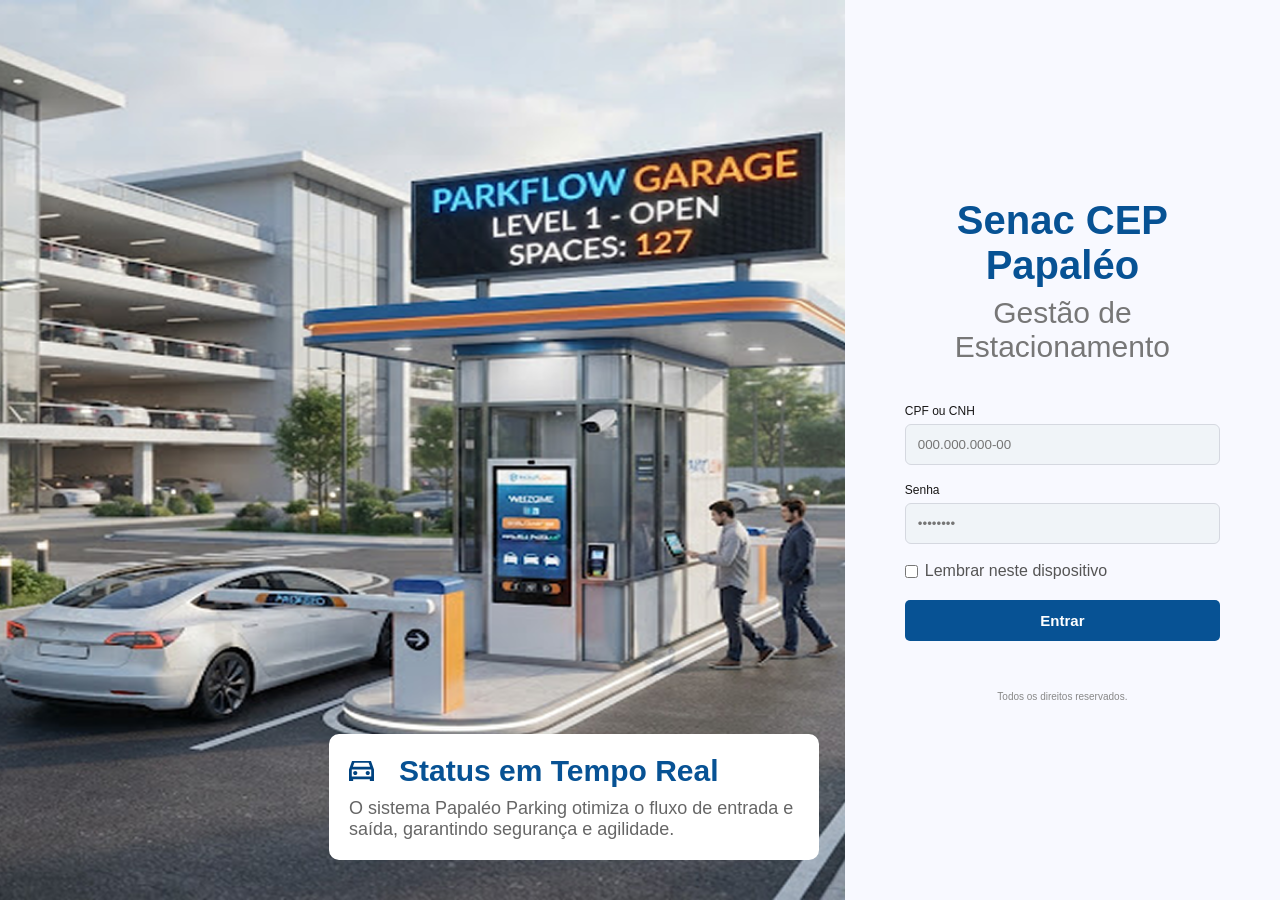
==== index.html @ cdfc92c1 "atualiza tela inicial" ====
<!doctype html>
<html lang="pt-br">
  <head>
    <meta charset="UTF-8" />
    <title>Senac Parking</title>
    <link rel="stylesheet" href="/css/style.css" />
  </head>

  <body>
    <div class="pagina">
      <!-- Painel da Imagem -->
      <div class="imagem">
        <img
          src="/Teste-senac2/Imagem/Professional parking facility background.png"
        />

        <div class="status">
          <div class="status-header">
            <img src="/Teste-senac2/Imagem/Icon-carro.svg" alt="Carro" />
            <h3>Status em Tempo Real</h3>
          </div>

          <p>
            O sistema Papaléo Parking otimiza o fluxo de entrada e saída,
            garantindo segurança e agilidade.
          </p>
        </div>
      </div>

      <!-- Painel de Login -->
      <div class="login">
        <h1>Senac CEP Papaléo</h1>

        <p>Gestão de Estacionamento</p>

        <label>CPF ou CNH</label>
        <input type="text" placeholder="000.000.000-00" />

        <label>Senha</label>
        <input type="password" placeholder="••••••••" />

        <div class="lembrar">
          <input type="checkbox" />
          <span>Lembrar neste dispositivo</span>
        </div>

        <button>Entrar</button>

        <small>Todos os direitos reservados.</small>
      </div>
    </div>
  </body>
</html>
---- css/style.css ----
* {
  margin: 0;
  padding: 0;
  box-sizing: border-box;
}

body {
  font-family: Arial, sans-serif;
}

.pagina {
  display: flex;
  width: 100%;
  height: 100vh;
}

/* IMAGEM */

.imagem {
  width: 66%;
  position: relative;
}

.imagem img {
  display: block;
  width: 100%;
  height: 100%;
  object-fit: cover;
}

/* Panel Status */

.status {
  position: absolute;
  bottom: 40px;
  left: 329px;

  width: 490px;

  background: white;
  padding: 20px;

  border-radius: 10px;
}

.status-header {
  display: flex;
  align-items: center;
  gap: 25px;
  margin-bottom: 10px;
}

.status h3 {
  color: #075294;
  font-size: 30px;
}

.status img {
  width: 25px;
  height: 20px;
}

.status p {
  color: #666;
  font-size: 18px;
}

/* Painel Login */

.login {
  width: 34%;
  padding: 60px;

  background: #f8f9ff;

  display: flex;
  flex-direction: column;
  justify-content: center;
}

.login h1 {
  color: #075294;
  text-align: center;
  font-size: 40px;
}

.login > p {
  text-align: center;
  color: #777;
  font-size: 30px;
  margin-top: 8px;
  margin-bottom: 40px;
}

/* Campos de Digitação */

.login label {
  font-size: 12px;
  color: #181717;

  margin-bottom: 6px;
}

.login input[type="text"],
.login input[type="password"] {
  width: 100%;

  padding: 12px;

  border: 1px solid #d5d8e0;
  border-radius: 6px;

  margin-bottom: 18px;

  background-color: #f0f4f8;
}

/* Opção Lembrar */

.lembrar {
  display: flex;
  align-items: center;

  gap: 7px;

  font-size: 16px;
  color: #555;

  margin-bottom: 20px;
}

/* Botão Entrar */

button {
  width: 100%;

  padding: 12px;

  background: #075294;
  color: white;

  border: none;
  border-radius: 5px;

  font-size: 15px;
  font-weight: bold;

  cursor: pointer;
}

/* Rodape */

small {
  text-align: center;

  color: #888;
  font-size: 10px;

  margin-top: 50px;
}
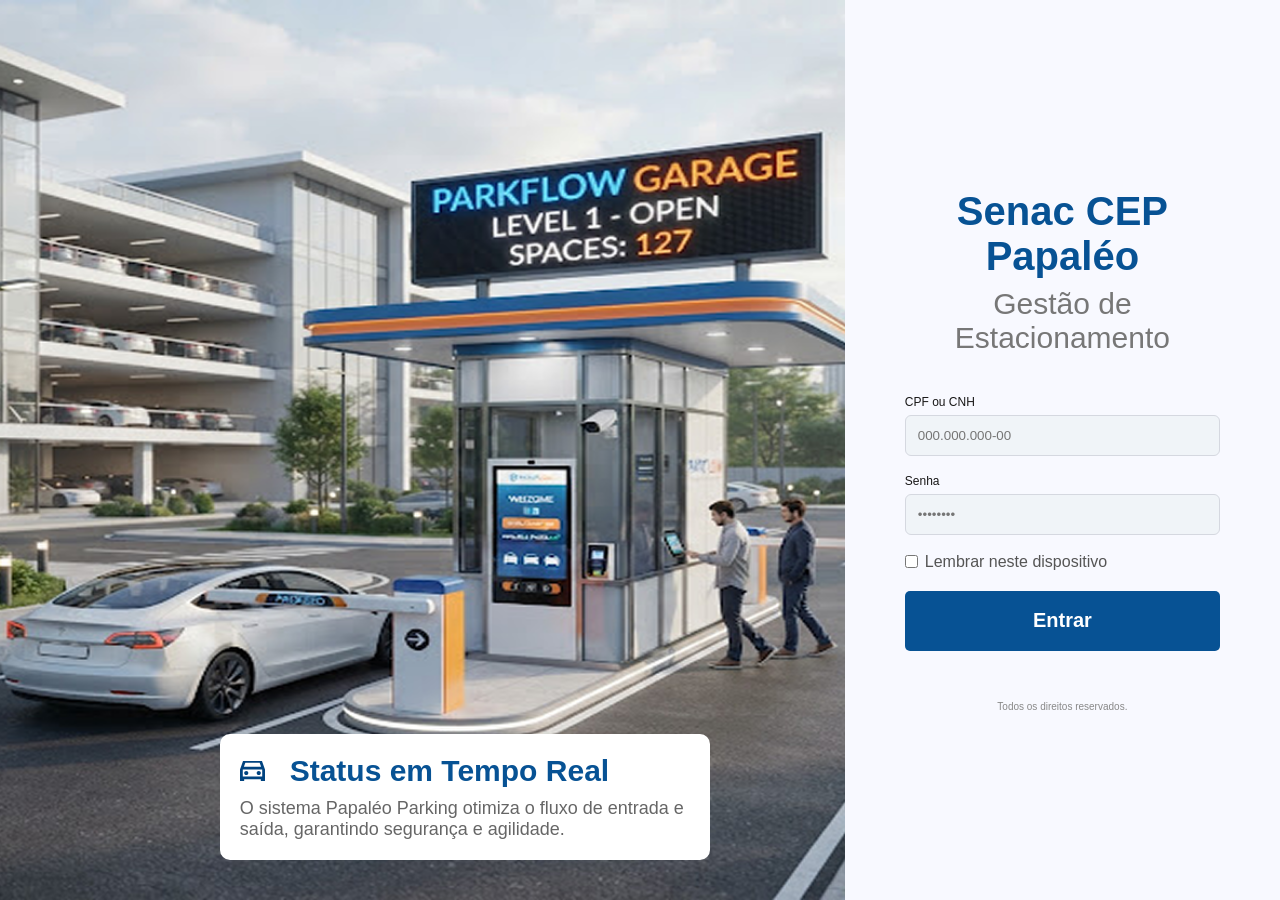
==== commit 98d7d8aa: "Pagina de cadastro feita" ====
--- a/index.html
+++ b/index.html
@@ -3,7 +3,8 @@
   <head>
     <meta charset="UTF-8" />
     <title>Senac Parking</title>
-    <link rel="stylesheet" href="/css/style.css" />
+    <link rel="stylesheet" href="css/style.css">
+    <link rel="stylesheet" href="css/login.css" />
   </head>
 
   <body>
@@ -11,12 +12,12 @@
       <!-- Painel da Imagem -->
       <div class="imagem">
         <img
-          src="/Teste-senac2/Imagem/Professional parking facility background.png"
+          src="Teste-senac2/Imagem/Professional parking facility background.png"
         />
 
         <div class="status">
           <div class="status-header">
-            <img src="/Teste-senac2/Imagem/Icon-carro.svg" alt="Carro" />
+            <img src="Teste-senac2/Imagem/Icon-carro.svg" alt="Carro" />
             <h3>Status em Tempo Real</h3>
           </div>
 
--- a/css/style.css
+++ b/css/style.css
@@ -6,155 +6,4 @@
 
 body {
   font-family: Arial, sans-serif;
-}
-
-.pagina {
-  display: flex;
-  width: 100%;
-  height: 100vh;
-}
-
-/* IMAGEM */
-
-.imagem {
-  width: 66%;
-  position: relative;
-}
-
-.imagem img {
-  display: block;
-  width: 100%;
-  height: 100%;
-  object-fit: cover;
-}
-
-/* Panel Status */
-
-.status {
-  position: absolute;
-  bottom: 40px;
-  left: 329px;
-
-  width: 490px;
-
-  background: white;
-  padding: 20px;
-
-  border-radius: 10px;
-}
-
-.status-header {
-  display: flex;
-  align-items: center;
-  gap: 25px;
-  margin-bottom: 10px;
-}
-
-.status h3 {
-  color: #075294;
-  font-size: 30px;
-}
-
-.status img {
-  width: 25px;
-  height: 20px;
-}
-
-.status p {
-  color: #666;
-  font-size: 18px;
-}
-
-/* Painel Login */
-
-.login {
-  width: 34%;
-  padding: 60px;
-
-  background: #f8f9ff;
-
-  display: flex;
-  flex-direction: column;
-  justify-content: center;
-}
-
-.login h1 {
-  color: #075294;
-  text-align: center;
-  font-size: 40px;
-}
-
-.login > p {
-  text-align: center;
-  color: #777;
-  font-size: 30px;
-  margin-top: 8px;
-  margin-bottom: 40px;
-}
-
-/* Campos de Digitação */
-
-.login label {
-  font-size: 12px;
-  color: #181717;
-
-  margin-bottom: 6px;
-}
-
-.login input[type="text"],
-.login input[type="password"] {
-  width: 100%;
-
-  padding: 12px;
-
-  border: 1px solid #d5d8e0;
-  border-radius: 6px;
-
-  margin-bottom: 18px;
-
-  background-color: #f0f4f8;
-}
-
-/* Opção Lembrar */
-
-.lembrar {
-  display: flex;
-  align-items: center;
-
-  gap: 7px;
-
-  font-size: 16px;
-  color: #555;
-
-  margin-bottom: 20px;
-}
-
-/* Botão Entrar */
-
-button {
-  width: 100%;
-
-  padding: 12px;
-
-  background: #075294;
-  color: white;
-
-  border: none;
-  border-radius: 5px;
-
-  font-size: 15px;
-  font-weight: bold;
-
-  cursor: pointer;
-}
-
-/* Rodape */
-
-small {
-  text-align: center;
-
-  color: #888;
-  font-size: 10px;
-
-  margin-top: 50px;
-}
+}
--- a/css/login.css
+++ b/css/login.css
@@ -0,0 +1,155 @@
+/* Página */
+
+.pagina {
+  display: flex;
+  width: 100%;
+  height: 100vh;
+}
+
+/* Imagem */
+
+.imagem {
+  width: 66%;
+  position: relative;
+}
+
+.imagem img {
+  display: block;
+  width: 100%;
+  height: 100%;
+  object-fit: cover;
+}
+
+/* Painel Status */
+
+.status {
+  position: absolute;
+  bottom: 40px;
+  left: 55%;
+  transform: translateX(-50%);
+  width: 490px;
+
+  background: white;
+  padding: 20px;
+
+  border-radius: 10px;
+}
+
+.status-header {
+  display: flex;
+  align-items: center;
+  gap: 25px;
+  margin-bottom: 10px;
+}
+
+.status h3 {
+  color: #075294;
+  font-size: 30px;
+}
+
+.status img {
+  width: 25px;
+  height: 20px;
+}
+
+.status p {
+  color: #666;
+  font-size: 18px;
+}
+
+/* Painel Login */
+
+.login {
+  width: 34%;
+  padding: 60px;
+
+  background: #f8f9ff;
+
+  display: flex;
+  flex-direction: column;
+  justify-content: center;
+}
+
+.login h1 {
+  color: #075294;
+  text-align: center;
+  font-size: 40px;
+}
+
+.login > p {
+  text-align: center;
+  color: #777;
+  font-size: 30px;
+  margin-top: 8px;
+  margin-bottom: 40px;
+}
+
+/* Campos de Digitação */
+
+.login label {
+  font-size: 12px;
+  color: #181717;
+  margin-bottom: 6px;
+}
+
+.login input[type="text"],
+.login input[type="password"] {
+  width: 100%;
+
+  padding: 12px;
+
+  border: 1px solid #d5d8e0;
+  border-radius: 6px;
+
+  margin-bottom: 18px;
+
+  background-color: #f0f4f8;
+}
+
+/* Opção Lembrar */
+
+.lembrar {
+  display: flex;
+  align-items: center;
+
+  gap: 7px;
+
+  font-size: 16px;
+  color: #555;
+
+  margin-bottom: 20px;
+}
+
+/* Botão */
+
+button {
+  width: 100%;
+  height: 60px;
+  padding: 12px;
+
+  background: #075294;
+  color: white;
+
+  border: none;
+  border-radius: 5px;
+
+  font-size: 20px;
+  font-weight: bold;
+
+  cursor: pointer;
+}
+
+button:active {
+  background-color: #033056;
+}
+
+/* Rodapé */
+
+small {
+  text-align: center;
+
+  color: #888;
+  font-size: 10px;
+
+  margin-top: 50px;
+}
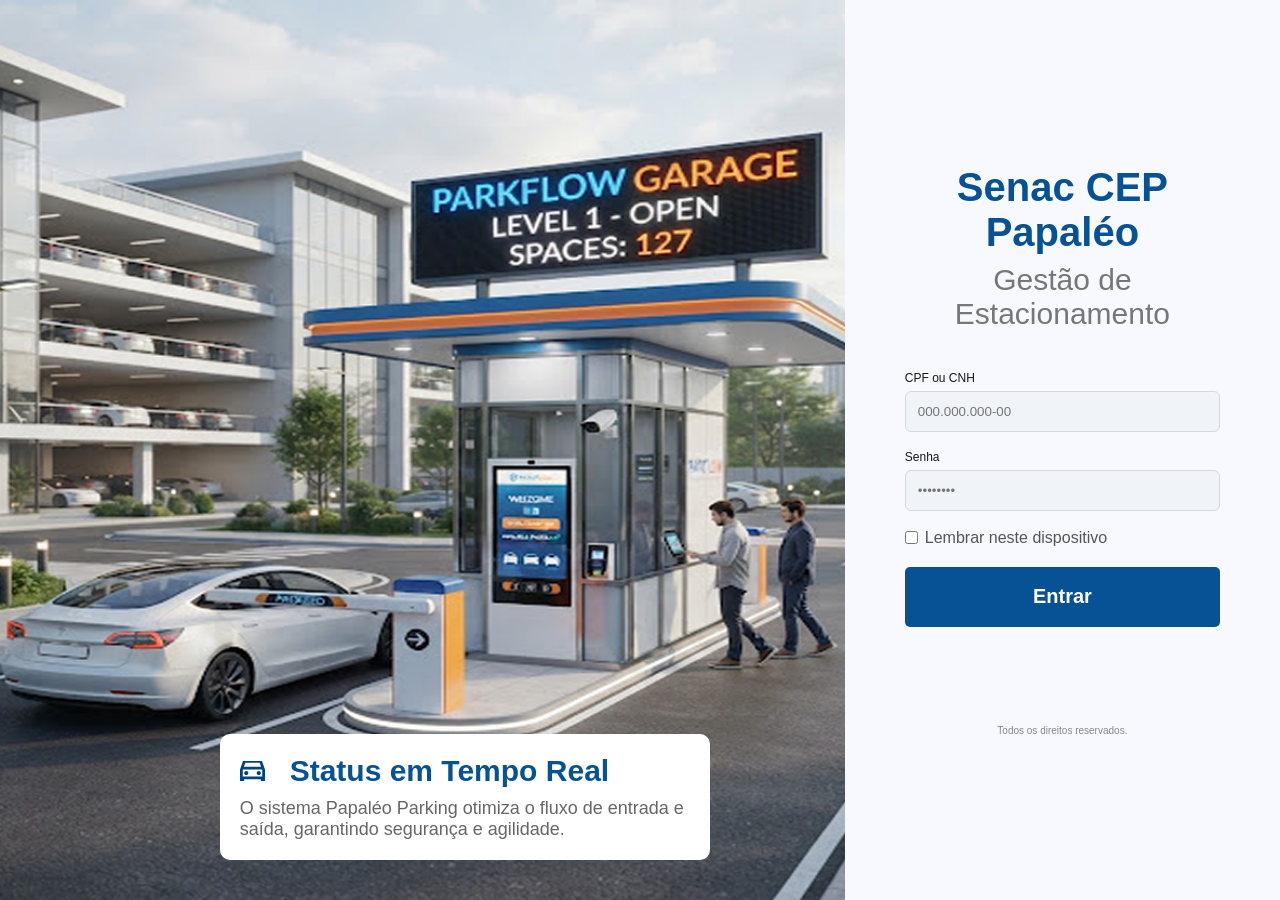
==== commit 669523d4: "logica simples login" ====
--- a/index.html
+++ b/index.html
@@ -3,7 +3,7 @@
   <head>
     <meta charset="UTF-8" />
     <title>Senac Parking</title>
-    <link rel="stylesheet" href="css/style.css">
+    <link rel="stylesheet" href="css/style.css" />
     <link rel="stylesheet" href="css/login.css" />
   </head>
 
@@ -35,20 +35,22 @@
         <p>Gestão de Estacionamento</p>
 
         <label>CPF ou CNH</label>
-        <input type="text" placeholder="000.000.000-00" />
+        <input type="text"  id="usuario" placeholder="000.000.000-00" />
 
         <label>Senha</label>
-        <input type="password" placeholder="••••••••" />
+        <input type="password" id="senha" placeholder="••••••••" />
 
         <div class="lembrar">
           <input type="checkbox" />
           <span>Lembrar neste dispositivo</span>
         </div>
 
-        <button>Entrar</button>
-
+        <button onclick="entrar()">Entrar</button>
+        <p id="mensagem"></p>
         <small>Todos os direitos reservados.</small>
       </div>
     </div>
+
+    <script src="script.js"></script>
   </body>
 </html>
--- a/css/login.css
+++ b/css/login.css
@@ -152,4 +152,9 @@
   font-size: 10px;
 
   margin-top: 50px;
-}+}
+
+#mensagem{
+  font-size: 15px;
+}
+
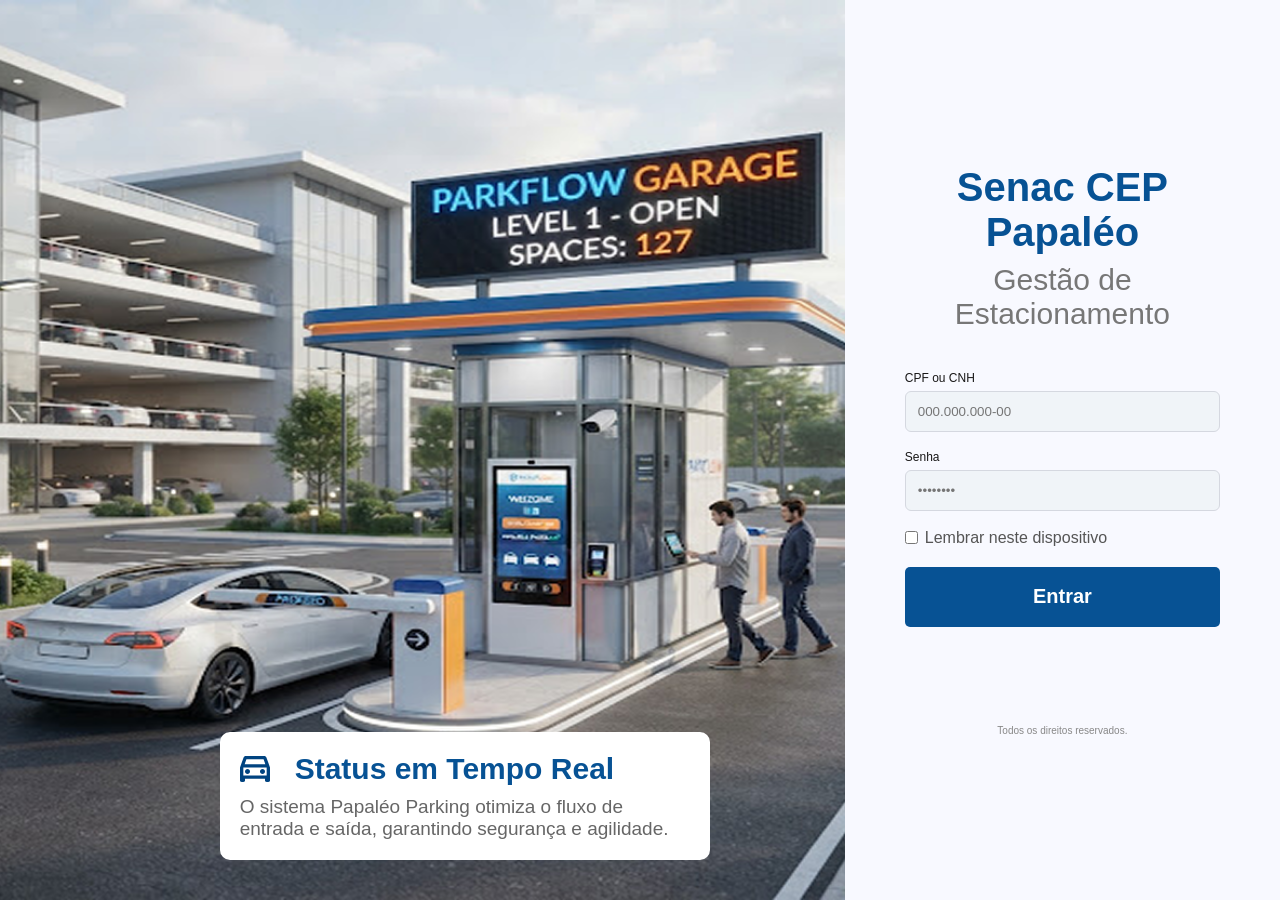
==== commit 912636ad: "pagina consulta de usuario" ====
--- a/index.html
+++ b/index.html
@@ -9,7 +9,7 @@
 
   <body>
     <div class="pagina">
-      <!-- Painel da Imagem -->
+     
       <div class="imagem">
         <img
           src="Teste-senac2/Imagem/Professional parking facility background.png"
@@ -17,7 +17,7 @@
 
         <div class="status">
           <div class="status-header">
-            <img src="Teste-senac2/Imagem/Icon-carro.svg" alt="Carro" />
+            <img src="Teste-senac2/Imagem/Icon-carro-azul.svg" alt="Carro" />
             <h3>Status em Tempo Real</h3>
           </div>
 
@@ -28,7 +28,7 @@
         </div>
       </div>
 
-      <!-- Painel de Login -->
+     
       <div class="login">
         <h1>Senac CEP Papaléo</h1>
 
--- a/css/login.css
+++ b/css/login.css
@@ -1,4 +1,3 @@
-/* Página */
 
 .pagina {
   display: flex;
@@ -6,7 +5,6 @@
   height: 100vh;
 }
 
-/* Imagem */
 
 .imagem {
   width: 66%;
@@ -20,7 +18,6 @@
   object-fit: cover;
 }
 
-/* Painel Status */
 
 .status {
   position: absolute;
@@ -48,16 +45,17 @@
 }
 
 .status img {
-  width: 25px;
-  height: 20px;
+  width: 30px;
+
 }
 
 .status p {
   color: #666;
-  font-size: 18px;
+  font-size: 19px;
+  text-align: start;
 }
 
-/* Painel Login */
+
 
 .login {
   width: 34%;
@@ -84,7 +82,7 @@
   margin-bottom: 40px;
 }
 
-/* Campos de Digitação */
+
 
 .login label {
   font-size: 12px;
@@ -106,7 +104,7 @@
   background-color: #f0f4f8;
 }
 
-/* Opção Lembrar */
+
 
 .lembrar {
   display: flex;
@@ -120,7 +118,7 @@
   margin-bottom: 20px;
 }
 
-/* Botão */
+
 
 button {
   width: 100%;
@@ -143,7 +141,7 @@
   background-color: #033056;
 }
 
-/* Rodapé */
+
 
 small {
   text-align: center;
@@ -155,6 +153,7 @@
 }
 
 #mensagem{
+  
   font-size: 15px;
 }
 
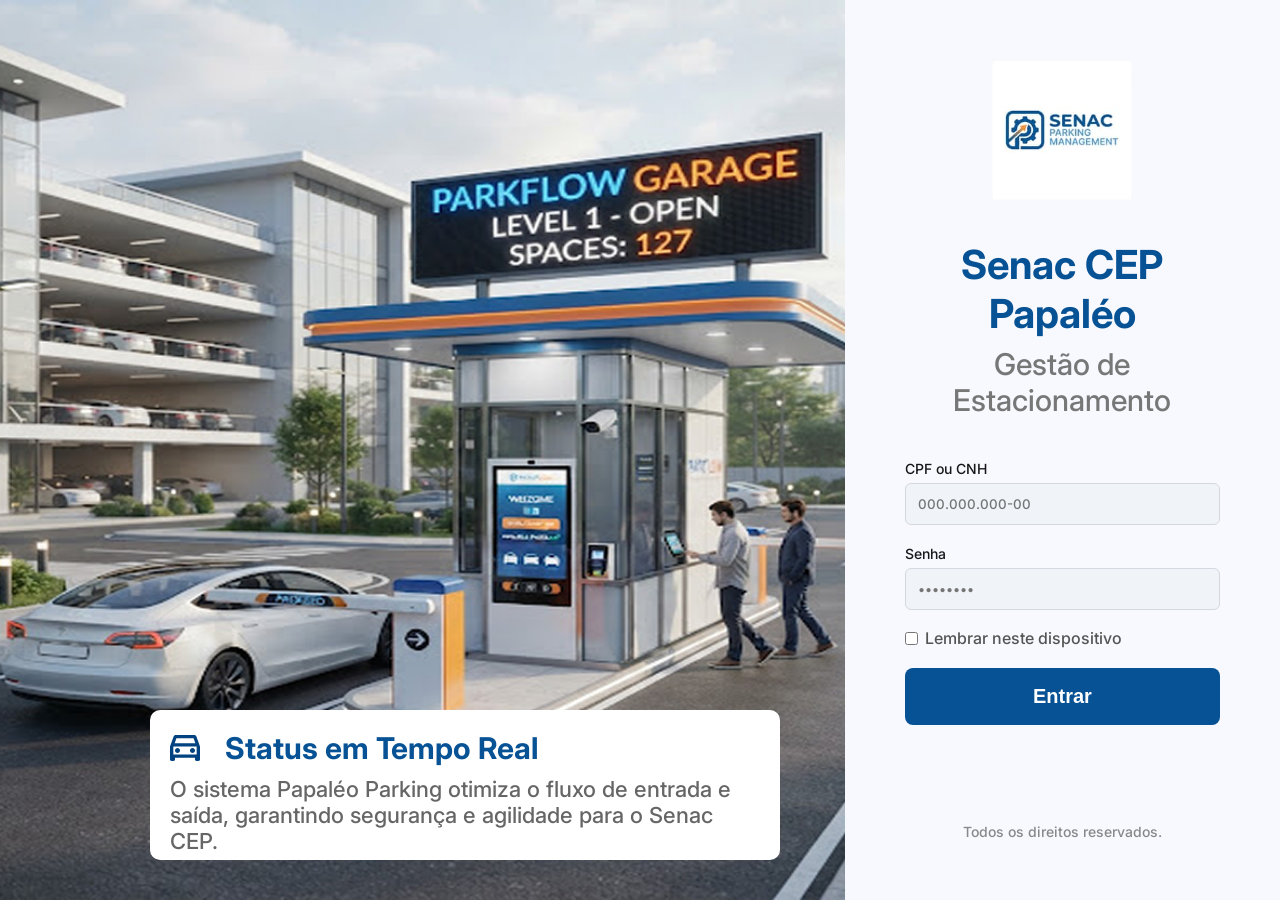
==== commit 07053ec1: "arrumando pagina login e logica simples para sair" ====
--- a/index.html
+++ b/index.html
@@ -5,11 +5,17 @@
     <title>Senac Parking</title>
     <link rel="stylesheet" href="css/style.css" />
     <link rel="stylesheet" href="css/login.css" />
+
+    <link rel="preconnect" href="https://fonts.googleapis.com" />
+    <link rel="preconnect" href="https://fonts.gstatic.com" crossorigin />
+    <link
+      href="https://fonts.googleapis.com/css2?family=Inter:ital,opsz,wght@0,14..32,100..900;1,14..32,100..900&family=Jockey+One&family=Poppins:ital,wght@0,100;0,200;0,300;0,400;0,500;0,600;0,700;0,800;0,900;1,100;1,200;1,300;1,400;1,500;1,600;1,700;1,800;1,900&display=swap"
+      rel="stylesheet"
+    />
   </head>
 
   <body>
     <div class="pagina">
-     
       <div class="imagem">
         <img
           src="Teste-senac2/Imagem/Professional parking facility background.png"
@@ -23,22 +29,28 @@
 
           <p>
             O sistema Papaléo Parking otimiza o fluxo de entrada e saída,
-            garantindo segurança e agilidade.
+            garantindo segurança e agilidade para o Senac CEP.
           </p>
         </div>
       </div>
 
-     
       <div class="login">
+        <img
+          src="Teste-senac2/Imagem/Senac Parking Management Logo.svg"
+          alt=""
+        />
+
         <h1>Senac CEP Papaléo</h1>
 
         <p>Gestão de Estacionamento</p>
 
-        <label>CPF ou CNH</label>
-        <input type="text"  id="usuario" placeholder="000.000.000-00" />
+        <div>
+          <label>CPF ou CNH</label>
+          <input type="text" id="usuario" placeholder="000.000.000-00" />
 
-        <label>Senha</label>
-        <input type="password" id="senha" placeholder="••••••••" />
+          <label>Senha</label>
+          <input type="password" id="senha" placeholder="••••••••" />
+        </div>
 
         <div class="lembrar">
           <input type="checkbox" />
--- a/css/login.css
+++ b/css/login.css
@@ -1,10 +1,10 @@
-
 .pagina {
   display: flex;
   width: 100%;
   height: 100vh;
+  font-family: "Inter", sans-serif;
+  font-weight: 500;
 }
-
 
 .imagem {
   width: 66%;
@@ -18,14 +18,13 @@
   object-fit: cover;
 }
 
-
 .status {
   position: absolute;
   bottom: 40px;
   left: 55%;
   transform: translateX(-50%);
-  width: 490px;
-
+  width: 630px;
+  height: 150px;
   background: white;
   padding: 20px;
 
@@ -46,16 +45,13 @@
 
 .status img {
   width: 30px;
-
 }
 
 .status p {
   color: #666;
-  font-size: 19px;
+  font-size: 22px;
   text-align: start;
 }
-
-
 
 .login {
   width: 34%;
@@ -66,6 +62,12 @@
   display: flex;
   flex-direction: column;
   justify-content: center;
+  align-items: center;
+
+  img {
+    width: 140px;
+    margin-bottom: 40px;
+  }
 }
 
 .login h1 {
@@ -82,12 +84,12 @@
   margin-bottom: 40px;
 }
 
-
-
 .login label {
-  font-size: 12px;
+  font-size: 14px;
   color: #181717;
   margin-bottom: 6px;
+  font-family: "Inter", sans-serif;
+  font-weight: 500;
 }
 
 .login input[type="text"],
@@ -95,16 +97,15 @@
   width: 100%;
 
   padding: 12px;
-
+  margin-top: 5px;
   border: 1px solid #d5d8e0;
   border-radius: 6px;
-
+  font-family: "Inter", sans-serif;
+  font-weight: 500;
   margin-bottom: 18px;
 
   background-color: #f0f4f8;
 }
-
-
 
 .lembrar {
   display: flex;
@@ -114,11 +115,9 @@
 
   font-size: 16px;
   color: #555;
-
+  margin-right: auto;
   margin-bottom: 20px;
 }
-
-
 
 button {
   width: 100%;
@@ -129,7 +128,7 @@
   color: white;
 
   border: none;
-  border-radius: 5px;
+  border-radius: 8px;
 
   font-size: 20px;
   font-weight: bold;
@@ -141,19 +140,15 @@
   background-color: #033056;
 }
 
-
-
 small {
   text-align: center;
 
   color: #888;
-  font-size: 10px;
+  font-size: 14px;
 
   margin-top: 50px;
 }
 
-#mensagem{
-  
+#mensagem {
   font-size: 15px;
 }
-
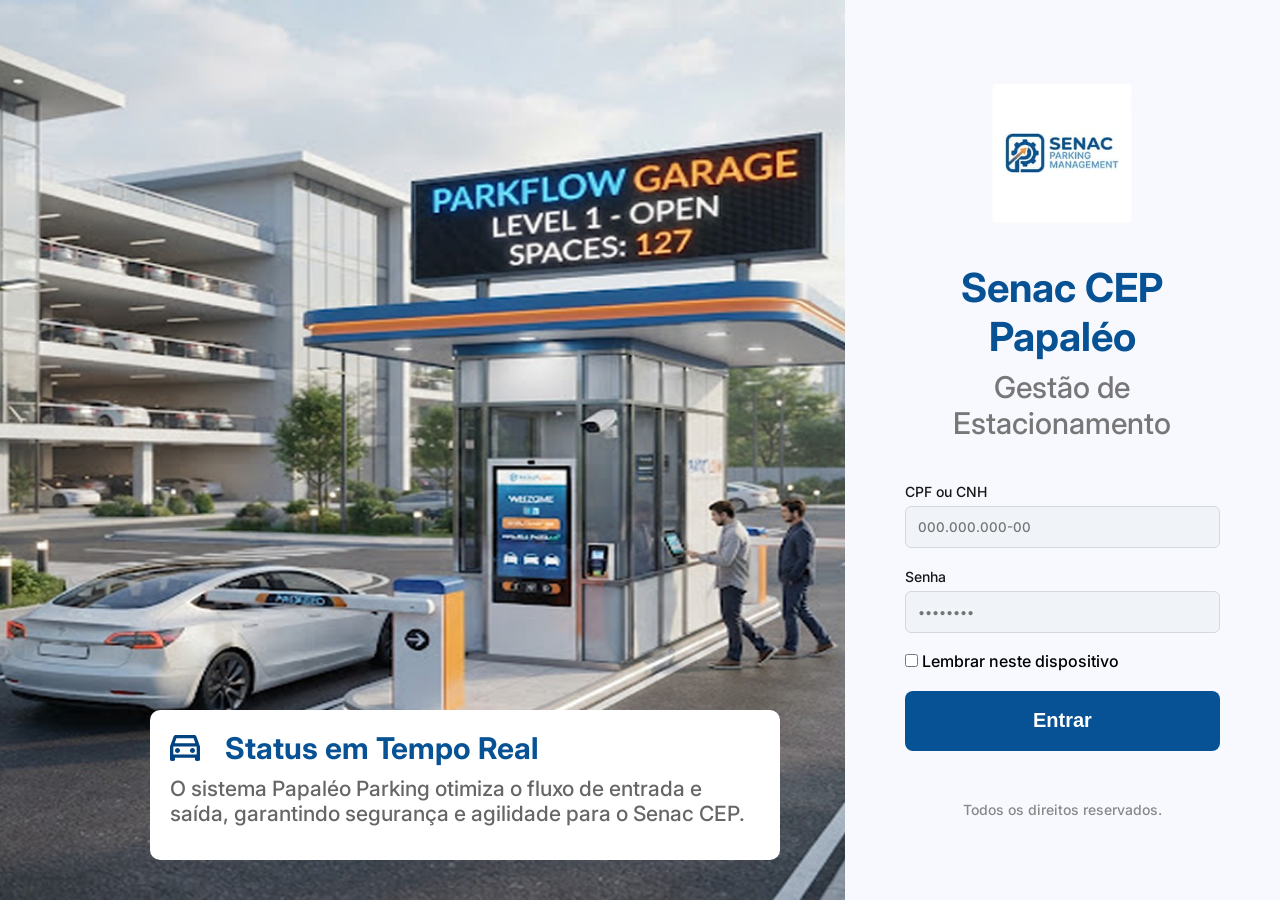
==== commit 6ba5aa06: "tentiva" ====
--- a/index.html
+++ b/index.html
@@ -50,11 +50,12 @@
 
           <label>Senha</label>
           <input type="password" id="senha" placeholder="••••••••" />
+          <input type="checkbox" />
+          <span>Lembrar neste dispositivo</span>
         </div>
 
         <div class="lembrar">
-          <input type="checkbox" />
-          <span>Lembrar neste dispositivo</span>
+          
         </div>
 
         <button onclick="entrar()">Entrar</button>
--- a/css/login.css
+++ b/css/login.css
@@ -49,7 +49,7 @@
 
 .status p {
   color: #666;
-  font-size: 22px;
+  font-size: 21px;
   text-align: start;
 }
 
@@ -150,5 +150,7 @@
 }
 
 #mensagem {
+  position: absolute;
   font-size: 15px;
+  color: red;
 }
